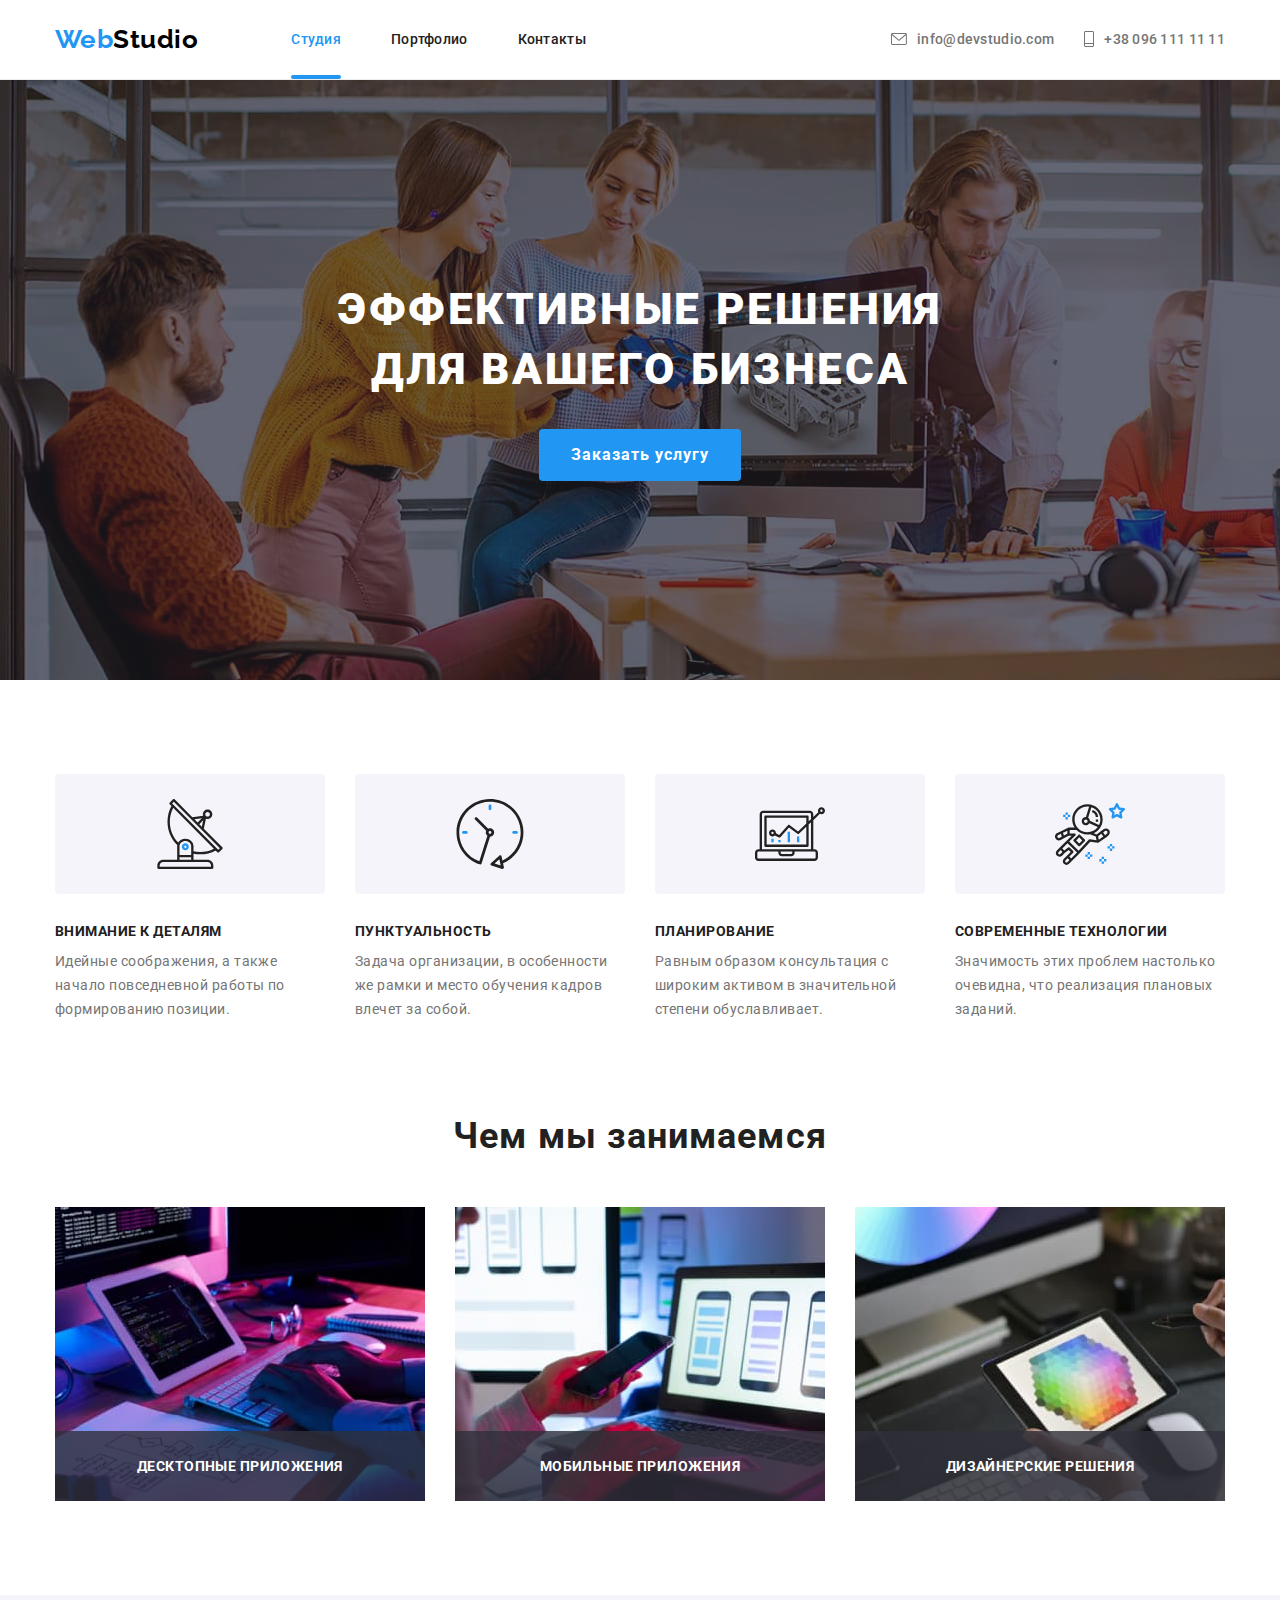
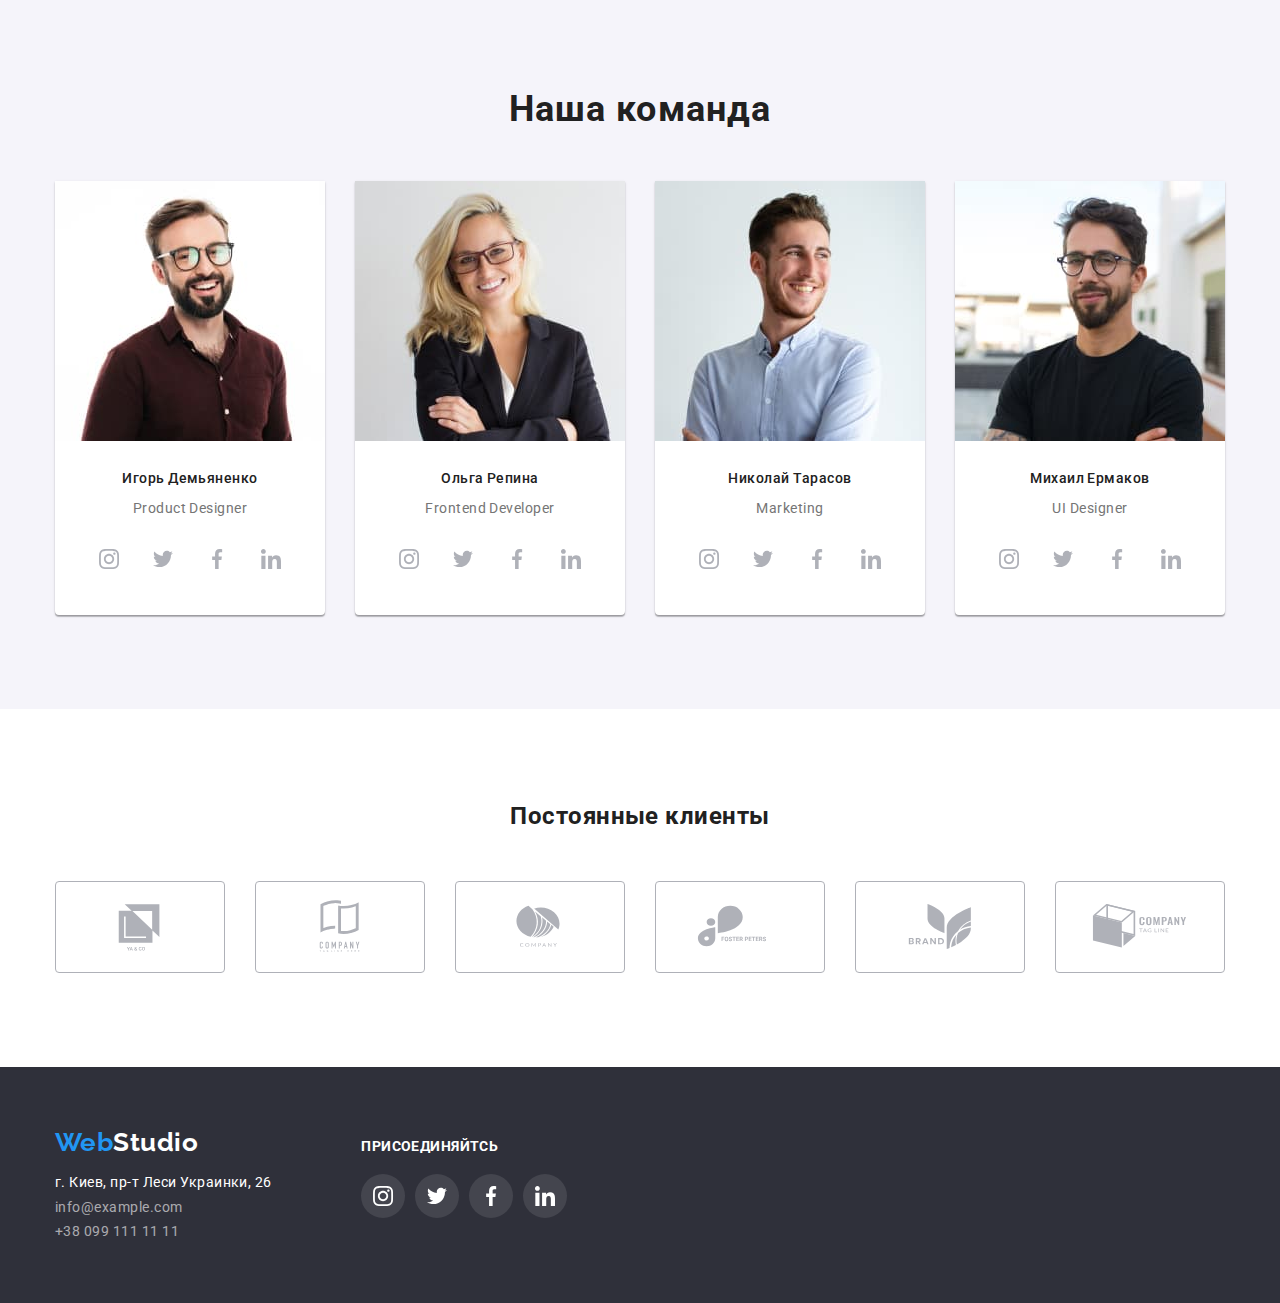
==== index.html @ 9c4aa6b3 "1" ====
<!DOCTYPE html>
<html lang="en">
 <head>
   <meta charset="UTF-8"  />
  <title>Activebox</title>
  <link rel="stylesheet" href="./css/modern-normalize.css">
  <link href="https://fonts.googleapis.com/css2?family=Raleway:wght@700&family=Roboto:wght@400;500;700;900&display=swap" rel="stylesheet">   
  <link rel="stylesheet" href="./css/style.css">
 </head>
 <body>
  <header class="page-header">
    <div class="header-div container-flex">
      <nav class="nav-header">
       <a href="./" class="logo">
         <span class="logo-colorweb">Web</span><span class="logo-studio">Studio</span>
       </a>
       <ul class="site-nav list">
        <li class="li-header"><a href="" class="studio-title-blue current">Студия</a></li>
        <li class="li-header"><a href="portfolio.html" class="link">Портфолио</a></li>
        <li class="li-header"><a href="" class="link">Контакты</a></li>
      </ul>
    </nav>
      <ul class="auth-nav list">
        <li class="auth-li">
            <a href="mailto:info@devstudio.com" class="link-nav">
              <svg class="aria-label" aria-label="мейл" width="16px" height="12px">
                <use href="./images/icons.svg#icon-mail"></use>
              </svg>
             info@devstudio.com
            </a>
        </li>
        <li class="auth-li">
          <a href="tel:+380961111111" class="link-nav">
            <svg class="aria-label" aria-label="tel" width="10px" height="16px">
              <use href="./images/icons.svg#icon-phone"></use>
            </svg>
              +38 096 111 11 11
          </a>
        </li>
      </ul>
      </div>
    </header>
    <main>
      <section class="hero">
        <div class="container container-flex-hero">
        <h1 class="hero-title">ЭФФЕКТИВНЫЕ РЕШЕНИЯ <br>ДЛЯ ВАШЕГО БИЗНЕСА</h1>
        <button class="main-button" type="button" data-modal-open>Заказать услугу</button>
        </div>
      </section>
      <section class="section">
        <div class="feature-box container">
        <ul class="feature-list">
          <li class="feature-li">
            <div class="f-box">
              <svg width="70px" height="70px">
                <use href="./images/icons.svg#antenna"></use>
              </svg>
            </div>
            <h3 class="section-titleh3">ВНИМАНИЕ К ДЕТАЛЯМ </h3>
            <p class="text-main">Идейные соображения, а также начало повседневной работы по формированию позиции.</p>
          </li>
          <li class="feature-li">
            <div class="f-box">
              <svg width="70px" height="70px">
                <use href="./images/icons.svg#icon-clock-1"></use>
              </svg>
            </div>
            <h3 class="section-titleh3">ПУНКТУАЛЬНОСТЬ</h3>
            <p class="text-main">Задача организации, в особенности же рамки и место обучения кадров влечет за собой.</p>
          </li>
          <li class="feature-li">
            <div class="f-box">
              <svg width="70px" height="70px">
                <use href="./images/icons.svg#icon-diagram-1"></use>
              </svg>
            </div>
            <h3 class="section-titleh3">ПЛАНИРОВАНИЕ</h3>
            <p class="text-main">Равным образом консультация с широким активом в значительной степени обуславливает.</p>
          </li>
          <li class="feature-li">
            <div class="f-box">
              <svg width="70px" height="70px">
                <use href="./images/icons.svg#icon-astronaut-1"></use>
              </svg>
            </div>
            <h3 class="section-titleh3">СОВРЕМЕННЫЕ ТЕХНОЛОГИИ</h3>
            <p class="text-main">Значимость этих проблем настолько очевидна, что реализация плановых заданий.</p>
          </li>
        </ul>
      </div>
      </section>
      <section class="section-benefits section ">
        <div class="benefits-box container">
        <h2 class="section-titleh2">Чем мы занимаемся</h2>
        <ul class="content">
          <li class="specialization-list decor">
            <img src="images/imgg.jpg" alt="Чем мы занимаемся" width="370">
            <p class="occupation-info">Десктопные приложения</p>
          </li>
          <li class="specialization-list decor">
            <img src="images/img1.jpg" alt="Чем мы занимаемся" width="370">
            <p class="occupation-info">Мобильные приложения</p>
          </li>
          <li class="specialization-list decor">
            <img src="images/img2.jpg" alt="Чем мы занимаемся" width="370">
            <p class="occupation-info">Дизайнерские решения</p>
          </li>
        </ul>
      </div>
      </section>
      <section class="section team">
        <div class="div-team container">
          <h2 class="section-titleh2">Наша команда</h2>
           <ul class="section-ul-team">
          <li class="our-team-list">
            <img src="images/img3.jpg" alt="Игорь Демьяненко" width="270">
            <div class="team-box">
              <h3 class="section-titleh4">Игорь Демьяненко</h3>
              <p class="text-bot">Product Designer</p>
              <ul class="social list">
                <li>
                    <a href="">
                      <svg class="xbox" aria-label="инста" width="44px" height="44px">
                        <use href="./images/icons.svg#insta"></use>
                      </svg>
                    </a>
                </li>
                  <li>
                    <a href="">
                      <svg class="xbox" aria-label="твиттер" width="44px" height="44px">
                        <use href="./images/icons.svg#twitter"></use>
                      </svg>
                    </a>
                  </li>
                <li>
                  <a href="">
                    <svg class="xbox" aria-label="фб" width="44px" height="44px">
                      <use href="./images/icons.svg#facebook"></use>
                    </svg>
                  </a>
                </li>
                <li>
                  <a href="">
                    <svg class="xbox" aria-label="линк" width="44px" height="44px">
                      <use href="./images/icons.svg#linkedin"></use>
                    </svg>
                  </a>
                </li>
              </ul>
            </div>
          </li>
          <li class="our-team-list">
            <img src="images/img4.jpg" alt="Ольга Репина" width="270">
            <div class="team-box">
              <h3 class="section-titleh4">Ольга Репина</h3>
              <p class="text-bot">Frontend Developer</p>
              <ul class="social list">
                <li>
                    <a href="">
                      <svg class="xbox" aria-label="инста" width="44px" height="44px">
                        <use href="./images/icons.svg#insta"></use>
                      </svg>
                    </a>
                </li>
                <li>
                    <a href="">
                      <svg class="xbox" aria-label="твиттер" width="44px" height="44px">
                        <use href="./images/icons.svg#twitter"></use>
                      </svg>
                    </a>
                </li>
                <li>
                  <a href="">
                    <svg class="xbox" aria-label="фб" width="44px" height="44px">
                      <use href="./images/icons.svg#facebook"></use>
                    </svg>
                  </a>
                </li>
                <li>
                  <a href="">
                    <svg class="xbox" aria-label="линк" width="44px" height="44px">
                      <use href="./images/icons.svg#linkedin"></use>
                    </svg>
                  </a>
                </li>
              </ul>
          </div>
          </li>
          <li class="our-team-list">
           <img src="images/img5.jpg" alt="Николай Тарасов" width="270">
           <div class="team-box">
             <h3 class="section-titleh4">Николай Тарасов</h3>
             <p class="text-bot">Marketing</p>
             <ul class="social list">
              <li>
                  <a href="">
                    <svg class="xbox" aria-label="инста" width="44px" height="44px">
                      <use href="./images/icons.svg#insta"></use>
                    </svg>
                  </a>
              </li>
              <li>
                  <a href="">
                    <svg class="xbox" aria-label="твиттер" width="44px" height="44px">
                      <use href="./images/icons.svg#twitter"></use>
                    </svg>
                  </a>
                </li>
              <li>
                <a href="">
                  <svg class="xbox" aria-label="фб" width="44px" height="44px">
                    <use href="./images/icons.svg#facebook"></use>
                  </svg>
                </a>
              </li>
              <li>
                <a href="">
                  <svg class="xbox" aria-label="линк" width="44px" height="44px">
                    <use href="./images/icons.svg#linkedin"></use>
                  </svg>
                </a>
              </li>
            </ul>
          </div>
          </li>
          <li class="our-team-list">
            <img src="images/img6.jpg" alt="Михаил Ермаков" width="270">
            <div class="team-box">
              <h3 class="section-titleh4">Михаил Ермаков</h3>
              <p class="text-bot">UI Designer</p>
              <ul class="social list">
                <li>
                    <a href="">
                      <svg class="xbox" aria-label="инста" width="44px" height="44px">
                        <use href="./images/icons.svg#insta"></use>
                      </svg>
                    </a>
                </li>
             
                  <li>
                    <a href="">
                      <svg class="xbox" aria-label="твиттер" width="44px" height="44px">
                        <use href="./images/icons.svg#twitter"></use>
                      </svg>
                    </a>
                  </li>
               
                <li>
                  <a href="">
                    <svg class="xbox" aria-label="фб" width="44px" height="44px">
                      <use href="./images/icons.svg#facebook"></use>
                    </svg>
                  </a>
                </li>
                <li>
                  <a href="">
                    <svg class="xbox" aria-label="линк" width="44px" height="44px">
                      <use href="./images/icons.svg#linkedin"></use>
                    </svg>
                  </a>
                </li>
              </ul>
          </div>
          </li>
        </ul>
        </div>
      </section>
      <section class="clients section">
        <h2>Постоянные клиенты</h2>
        <ul class="clients-list list container">
          <li>
            <a href="">
              <svg aria-label="client">
                <use href="./images/icons.svg#icon-client1"></use>
              </svg>
            </a>
          </li>
          <li>
            <a href="">
              <svg  aria-label="client">
                <use href="./images/icons.svg#icon-client2"></use>
              </svg>
            </a>
          </li>
          <li>
            <a href="">
              <svg aria-label="client">
                <use href="./images/icons.svg#icon-client3"></use>
              </svg>
            </a>
          </li>
          <li>
            <a href="">
              <svg aria-label="client">
                <use href="./images/icons.svg#icon-client4"></use>
              </svg>
            </a>
          </li>
          <li>
            <a href="">
              <svg aria-label="client">
                <use href="./images/icons.svg#icon-client5"></use>
              </svg>
            </a>
          </li>
          <li>
            <a href="">
              <svg aria-label="client">
                <use href="./images/icons.svg#icon-client6"></use>
              </svg>
            </a>
          </li>
        </ul>
      </section>
    </main>
    <footer class="footer"> 
      <div class="container footer-flex">
        <div class="foot-info">
          <a href="/index.html" class="logo"><span class="logo-colorwebfooter">Web</span><span class="logo-studiofooter">Studio</span></a>
          <address class="address">
            <p class="address-p">г. Киев, пр-т Леси Украинки, 26</p>
            <ul class="footer-content list">
              <li>
                <a href="mailto:info@example.com" class="text-footer link">info@example.com</a>
              </li>
              <li>
                <a href="tel:+380991111111" class="text-footer link">+38 099 111 11 11</a>
              </li>
            </ul>
          </address>
          </div>
        <div class="footer-socials">
        <h2>Присоединяйтсь</h2>
        <ul>
          <li>
              <a href="">
                <svg aria-label="инста" width="44px" height="44px">
                  <use href="./images/icons.svg#insta"></use>
                </svg>
              </a>
          </li>
          <li>
              <a href="">
                <svg aria-label="твиттер" width="44px" height="44px">
                  <use href="./images/icons.svg#twitter"></use>
                </svg>
              </a>
          </li>
          <li>
            <a href="">
              <svg aria-label="фб" width="44px" height="44px">
                <use href="./images/icons.svg#facebook"></use>
              </svg>
            </a>
          </li>
          <li>
            <a href="">
              <svg aria-label="линк" width="44px" height="44px">
                <use href="./images/icons.svg#linkedin"></use>
              </svg>
            </a>
          </li>
        </ul>
      </div>
      </div>
   </footer>
   <div class="backdrop is-hidden" data-modal>
    <div class="modal">
      <button class="close" data-modal-close>
        <svg class="cross" width="18px" height="18px">
          <use href="./images/icons.svg#cross"></use>
        </svg>
      </button>
    </div>
  </div>
  <script src="./js/modal.js"></script>
  </body>
 </html>
---- css/style.css ----
body {
  background-color: white;
  color: #757575;
  letter-spacing: 0.03em;
  font-family: roboto, sans-serif;
  margin: 0px;
  padding: 0px;
}


h1,
h2,
h3,
h4,
p,
ul {
margin: 0;
padding: 0;
}


.container-flex {
  display: flex;
  justify-content: space-between;
  align-items: center;
}

.container {
  width: 1200px;
  padding: 0 15px 0 15px;
  margin: 0 auto;
}

img
{
  display: block;
}

.list {
  list-style: none;
  display:block
}

.decor {
   list-style-type: none;
}

.link {
  text-decoration: none;
  display: block;
  transition: 250ms cubic-bezier(0.4, 0, 0.2, 1);
}
.link-portfolio  {
text-decoration: none;
display: block;
transition: 250ms cubic-bezier(0.4, 0, 0.2, 1);
}

.link-portfolio:hover {
box-shadow: 0px 1px 1px rgba(0, 0, 0, 0.12),
 0px 4px 4px rgba(0, 0, 0, 0.06),
 1px 4px 6px rgba(0, 0, 0, 0.16);
 transition: 250ms cubic-bezier(0.4, 0, 0.2, 1);
}

.section {
  padding: 94px 0;
}

.text-footer {
 color: rgba(255, 255, 255, 0.6)
}

.page-header {
  border-bottom: 1px solid #ECECEC;
}

.header-div {
      width: 1200px;
      margin: 0 auto;
      padding-left: 15px;
      padding-right: 15px;
}

.nav-header {
display: flex;
align-items: center;
}

.logo {
  line-height: 1.19;
  font-size: 26px;
  text-decoration: none;
  margin-right: 93px;
}


.logo-colorweb {
  font-family: raleway;
  color: #2196f3;
  font-weight: 700;
}

.logo-studio{
  font-family: raleway;
  color: black;
  font-weight: 700;
}

.site-nav {
  display: flex;
  align-items: center;
}

.li-header {
display: flex;
align-items: center ;
}

.li-header:last-child {
  margin-right: 0px;
}

.li-header a {
    display: block;
  padding-top: 32px;
  padding-bottom: 32px;
}

.li-header {

  margin-right: 50px;
}

.site-nav .link {
  color: #212121;
  font-weight: 500;
  font-size: 14px;
  line-height: 1.06;
  letter-spacing: 0.02em;
}


.site-nav .link:hover {
  color: #2196F3;
  transition: 250ms cubic-bezier(0.4, 0, 0.2, 1);
}

.site-nav .link:focus {
  color: #2196F3;
  transition: 250ms cubic-bezier(0.4, 0, 0.2, 1);
}

.auth-li:not(:last-child) {
margin-right: 30px;;
}

.auth-li .svg:hover {
color: #2196F3;
transition: 250ms cubic-bezier(0.4, 0, 0.2, 1);
}

.auth-nav {
display: flex;
align-items: center;
margin-left: auto;
}


.auth-nav li:first-child {
margin-left: 0px;
}

.auth-nav a {
color:  #757575;

font-family: roboto, sans-serif;
font-weight: 500;
font-size: 14px;
line-height: 1.2;
letter-spacing: 0.02em;
display: flex;
align-items: center;
}

.auth-nav svg {
margin-right: 10px;

fill:  #757575;
}

.auth-nav a:hover svg,
.auth-nav a:focus svg {
fill: #2196F3;
transition: 250ms cubic-bezier(0.4, 0, 0.2, 1);
}

.auth-nav a:hover,
.auth-nav a:focus {
color: #2196F3;
transition: 250ms cubic-bezier(0.4, 0, 0.2, 1);
}

.auth-nav .link {
  color: #757575;
  font-weight: 500;
  font-size: 14px;
  line-height: 1.06;
  letter-spacing: 0.02em;
}

.auth-nav .link-nav:hover {
  color: #2196F3;
  transition: 250ms cubic-bezier(0.4, 0, 0.2, 1);
}

.auth-nav .link-nav:active {
  color: #2196F3;
}

.auth-nav .link-nav:focus {
  color: #2196F3;
  transition: 250ms cubic-bezier(0.4, 0, 0.2, 1);
}



.container-flex-hero {
  box-sizing: border-box;
}

.hero {
  padding: 200px 0px;
  background-color:  #2f303A;
  background-image: linear-gradient(
      to right,
      rgba(47, 48, 58, 0.4),
      rgba(47, 48, 58, 0.4)
    ),
    url(../images/img-bg.jpg);
  max-width: 1600px;
  height: 600px;

  text-align: center;
  margin-left: auto;
  margin-right: auto;
}

.hero-title {
  margin-bottom: 30px;
  text-transform: uppercase;
  font-weight: 900;
  color: white;
  font-size: 44px;
  line-height: 1.36;
  letter-spacing: 0.06em;
}

.main-button {
  background: #2196f3;
  color: white;
  cursor: pointer;
  font-weight: 700;
  font-size: 16px;
  line-height: 2;
  text-align: center;
  letter-spacing: 0.06em;
  min-width: 200px;
  border-radius: 4px;
  border: transparent;
  padding: 10px 32px;
}


.main-button:hover {
  background: #188ce8;
  transition: 250ms cubic-bezier(0.4, 0, 0.2, 1);
}

.main-buttom:focus {
 background: #188ce8;
 transition: 250ms cubic-bezier(0.4, 0, 0.2, 1);
}

.container {
  width: 1200px;
  margin: 0 auto;
  padding-left: 15px;
  padding-right: 15px;
}

.content {
  margin-top: 50px;
  display: flex;
}

.section-ul-photo {
  flex-wrap: wrap;
  justify-content: space-between;
}

.f-box{
  display: flex;
  align-items: center;
  justify-content: center;
  width: 270px;
  height: 120px;
  background: #F5F4FA;
  border-radius: 4px;
  margin-bottom: 30px;
}
.feature-list {
  display: flex;
  margin: 0px;
  padding: 0px;
}

.feature-li {
  width: 270px;
  margin-left: 30px;
}

.feature-list > li:first-child {
  margin-left: 0px;
}

.aria-label {
  margin-right: 10px;
}


.link-nav {
    text-decoration: none;
    color: #757575;
    font-family: roboto, sans-serif;
    font-weight: 500;
    font-size: 14px;
    line-height: 1.2;
    letter-spacing: 0.02em;
    display: flex;
    align-items: center;
}

.social {
  display: flex;
  justify-content: center;

}


.team-box svg {
display: flex;
align-items: center;
justify-content: center;

fill: #afb1b8;

transition-property: fill;
}

.team-box a:hover svg,
.team-box a:focus svg {
fill: #ffffff;
transition: 250ms cubic-bezier(0.4, 0, 0.2, 1);
}
.team-box a:hover,
.team-box a:focus {
background-color: #2196f3;
transition: 250ms cubic-bezier(0.4, 0, 0.2, 1);
}

.team-box a {
display: inline-block;
border-radius: 50%;
width: 44px;
height: 44px;

transition-property: #2f303a;
}
.team-box li {
margin-left: 10px;
}

.team-box li:first-child {
margin-left: 0px;
}

.section-benefits {
  padding-bottom: 94px;
  padding-top: 0;
}

.section-titleh2 {
  color: #212121;
  font-weight: bold;
  font-size: 36px;
  line-height: 1.16;
  text-align: center;
  letter-spacing: 0.03em;
}

.content > li:first-child {
  margin-left: 0px;
}


.listofbebefits + .listofbebefits {
  margin-left: 65px;
}

/* -----------------specialization------------------- */
.specialization {
  padding-top: 0;
}
.specialization-list {
  display: flex;
  margin-left: 30px;
   position: relative;
}

.container {
  width: 1200px;
  margin: 0 auto;
  padding-left: 15px;
  padding-right: 15px;
}

.content {
  text-align: center;
  list-style-type: none;
}

.section-titleh3 {
  color: #212121;
  font-weight: 700;
  font-size: 14px;
  line-height: 1.14;
  text-transform: uppercase;
  margin-bottom: 10px;
}


.our-team {
  list-style-type: none;
  display: inline-block;
  flex-wrap: nowrap;
  text-align: center;
}


.our-team-list {
  background: #ffffff;
  box-shadow: 0px 1px 3px rgba(0, 0, 0, 0.12), 0px 1px 1px rgba(0, 0, 0, 0.14),
    0px 2px 1px rgba(0, 0, 0, 0.2);
  border-radius: 0px 0px 4px 4px;
}

.div-team > .section-ul-team > li:first-child {
  margin-left: 0px;
}


.clients-list svg {
  fill: #afb1b8;
  width: 106px;
  height: 60px;
  transition-property: fill;

}

.clients-list li:first-child {
  margin-left: 0px;
}

.clients-list li:hover,
.clients-list li:focus {
  border-color:  #2196f3;
  transition: 250ms cubic-bezier(0.4, 0, 0.2, 1);
}

.clients-list li:hover svg,
.clients-list li:focus svg {
  fill:  #2196f3;
  transition: 250ms cubic-bezier(0.4, 0, 0.2, 1);
}

.team-box {
  padding-top: 30px;
  padding-bottom: 30px;
}

.our-team-list {
 flex-wrap: wrap;
 margin-left: 30px;
}


.clients {
  padding: 94px 0px;
  text-align: center;
}

.clients h2 {
  margin-bottom: 50px;
  color: #212121
}

.clients-list {
  display: flex;
  justify-content: center;
}

.clients-list li {
  width: 170px;
  height: 92px;
  border: 1px solid #afb1b8;
  border-radius: 4px;
  margin-left: 30px;
}

.clients-list a {
  display: flex;
  width: 100%;
  height: 100%;

  align-items: center;
  justify-content: center;
}

.clients-list svg {
  fill: #afb1b8;

  width: 106px;
  height: 60px;
}

.clients-list li:first-child {
  margin-left: 0px;
}


.section-ul-team {
  display: flex;
  margin-top: 50px;
}

.container {
  width: 1200px;
  margin: 0 auto;
  padding-left: 15px;
  padding-right: 15px;
}

.section-titleh4 {
 margin-bottom: 10px;
   color: #212121;
  font-weight: 500;
  font-size: 14px;
  line-height: 1.14;
  text-align: center;
}

.text-main {
  margin-top: 0 px;
  font-size: 14px;
  line-height: 1.71;
}

.text-bot {
margin-bottom: 16px;
  margin-top: 0 px;
  font-size: 14px;
  line-height: 1.71;
  text-align: center;
}
.footer {
  background: #2F303A;
  font-size: 14px;
  line-height: 24px;
  padding-top: 60px;
  padding-bottom: 60px;
}

.footer-content {
  color: #fff = 60%;
}

.footer-socials {
margin-left: 70px;
}

.footer-socials ul {
display: flex;
}

.footer-socials li {
margin-left: 10px;
}

.footer-socials li:first-child {
margin-left: 0px;
}

.footer-socials svg {
width: 44px;
height: 44px;

fill: #ffffff;
}

.footer-socials a {
display: inline-block;
border-radius: 50%;
height: 44px;

background-color: rgba(255, 255, 255, 0.1);
}

.footer-socials a:hover {
background-color:  #2196f3;
transition: 250ms cubic-bezier(0.4, 0, 0.2, 1);
}

.footer-socials h2  {
  color: #ffffff;

  font-weight: 700;
  font-size: 14px;
  line-height: 16px;
  letter-spacing: 0.03em;
  text-transform: uppercase;

  margin-bottom: 20px;
}

.address {
  margin-top: 20px;;
  font-style: normal;
}

.address-p {
  color: white;
  font-size: 14px;
  line-height: 0.58;
}

.footer-content {
  margin-top: 9px;
}

.text-footer:hover {
  color: white;
  font-size: 14px;
  line-height: 0.58;
  transition: 250ms cubic-bezier(0.4, 0, 0.2, 1);
}

.logo-colorwebfooter {
  color:  #2196f3;
}

.footer-flex {
  display: flex;
  align-items: baseline;
}

.logo-studiofooter {
  color: white;
  font-weight: bold;
}

.footer-div {
  margin-left: 215px;
}

.footer {
  background-color: #2f303a;
  padding: 60px 0;
}




.portfolio-title {
 display: inline-block;
 padding: 6px 22px;
 font-weight: 500;
 font-size: 16px;
 line-height: 1.62;
 color: #212121;
 background: #F5F4FA;
 border-radius: 4px;
}

.portfolio-title-vse {   
  display: inline-block; 
  color: #ffff;
  background: #2196F3;
  box-shadow: 0px 3px 1px rgba(0, 0, 0, 0.1), 0px 1px 2px rgba(0, 0, 0, 0.08), 0px 2px 2px rgba(0, 0, 0, 0.12);
  border-radius: 4px;
  padding: 6px 22px;
  line-height: 1.62;
}

.portfolio-menu {
  display: flex;
  justify-content: center;
}

.portfolio-menu li{
  margin-left: 8px;
  display: inline-block;
}

.studio-title-blue {
  text-decoration: none;
  color: #2196F3;
  font-weight: 500;
  font-size: 14px;
  line-height: 1.06;
  letter-spacing: 0.02em;
  transition-property: color;
  transition-duration: 250ms;
  transition-timing-function: #2196F3;
  position: relative;
  padding-top: 32px;
  padding-bottom: 32px;
}


.portfolio-title:hover {
  color: #ffff;
  background: #2196F3;
  box-shadow: 0px 3px 1px rgba(0, 0, 0, 0.1), 0px 1px 2px rgba(0, 0, 0, 0.08), 0px 2px 2px rgba(0, 0, 0, 0.12);
  border-radius: 4px;
  transition: 250ms cubic-bezier(0.4, 0, 0.2, 1);
}

.portfolio-glav {
  margin-bottom: 4px;
  text-align: left;
  font-weight: 700;
  font-size: 18px;
  line-height: 2;
  letter-spacing: 0.06em;
  color: #212121;
}

.portfolio-text {
  text-align: left;
  font-size: 16px;
  line-height: 1.87;
  letter-spacing: 0.03em;
  color: #757575
}

.logo-colorwebfooter {
   font-family: raleway;
   color: #2196f3;
   font-weight: 700;
}

.logo-studiofooter {
  font-family: raleway;
  color: white;
  font-weight: 700;
}

.team {
  background: #F5F4FA;
}

.main-portfolio {
  margin-top: 50px;
  display: flex;
  flex-wrap: wrap;
  margin-left: -30px;
  margin-bottom: -30px;
}

.portfolio-unit {
 flex-basis: calc(100% / 3 - 30px);
 margin-left: 30px;
 margin-bottom: 30px;
}

.portfolio-menu li:first-child {
 margin-left: 0px;
}

.portfolio-unit li :nth-child(3n + 1) {
  margin-left: 0px;
}

.portfolio-unit li :nth-last-child(-n + 3) {
  margin-bottom: 0px;
}

.port {
  border-right: 1px solid #eeeeee;
  border-bottom: 1px solid #eeeeee;
  border-left: 1px solid #eeeeee;
  padding: 20px 24px;
}

.backdrop {
opacity: 1;

transition-property: opacity;
transition-duration: 250ms;
transition-timing-function:  cubic-bezier(0.4, 0, 0.2, 1);
}

.backdrop.is-hidden {
opacity: 0;
pointer-events: none;

transition-property: opacity;
transition-duration: 250ms;
transition-timing-function:  cubic-bezier(0.4, 0, 0.2, 1);
}

.backdrop {
position: fixed;

align-items: center;
justify-content: center;

top: 0;
left: 0;

width: 100%;
height: 100%;

background: rgba(0, 0, 0, 0.2);
}

.modal {
position: absolute;

top: 50%;
left: 50%;
transform: translate(-50%, -50%);

width: 581px;
height: 521px;

background-color: #ffffff;
}

.close {
display: flex;
position: absolute;

align-items: center;
justify-content: center;

top: 8px;
right: 8px;

padding: 0px 0px;
margin: 0px 0px;

width: 30px;
height: 30px;
border-radius: 50%;
border: 1px solid rgba(0, 0, 0, 0.1);
background-color: transparent;
cursor: pointer;
}

.cross {
display: flex;

justify-content: center;
align-items: center;
}

.current{
display: flex;
align-items: center ;
}

.current::after {
display: flex;
position: absolute;
content: "";
width: 100%;
height: 4px;
border-radius: 2px;
bottom: 0;
background-color: #2196f3;
}

.current {
color: #2196f3;
}


.occupation-info {
font-weight: 700;
font-size: 14px;
line-height: 1.2;
text-align: center;
letter-spacing: 0.03em;
text-transform: uppercase;
}

.benefits-box .occupation-info {
position: absolute;
bottom: 0;
color: #ffffff;
background-color: rgba(47, 48, 58, 0.8);
width: 100%;
padding: 27px;
}

.benefits-box > .content {
display: flex;
}

.example-info {
position: absolute;
width: 370px;
height: 294px;
font-size: 18px;
line-height: 1.56;
color:  #ffffff;
background-color: rgba(33, 150, 243, 0.9);
padding: 63px 24px;
transition: transform  250ms cubic-bezier(0.4, 0, 0.2, 1);
}

.link-portfolio:hover .example-info,
.link-portfolio:focus .example-info {
transform: translateY(-100%);
transition: 250ms cubic-bezier(0.4, 0, 0.2, 1);
}
.port-wrapper {
position: relative;
overflow: hidden;
}
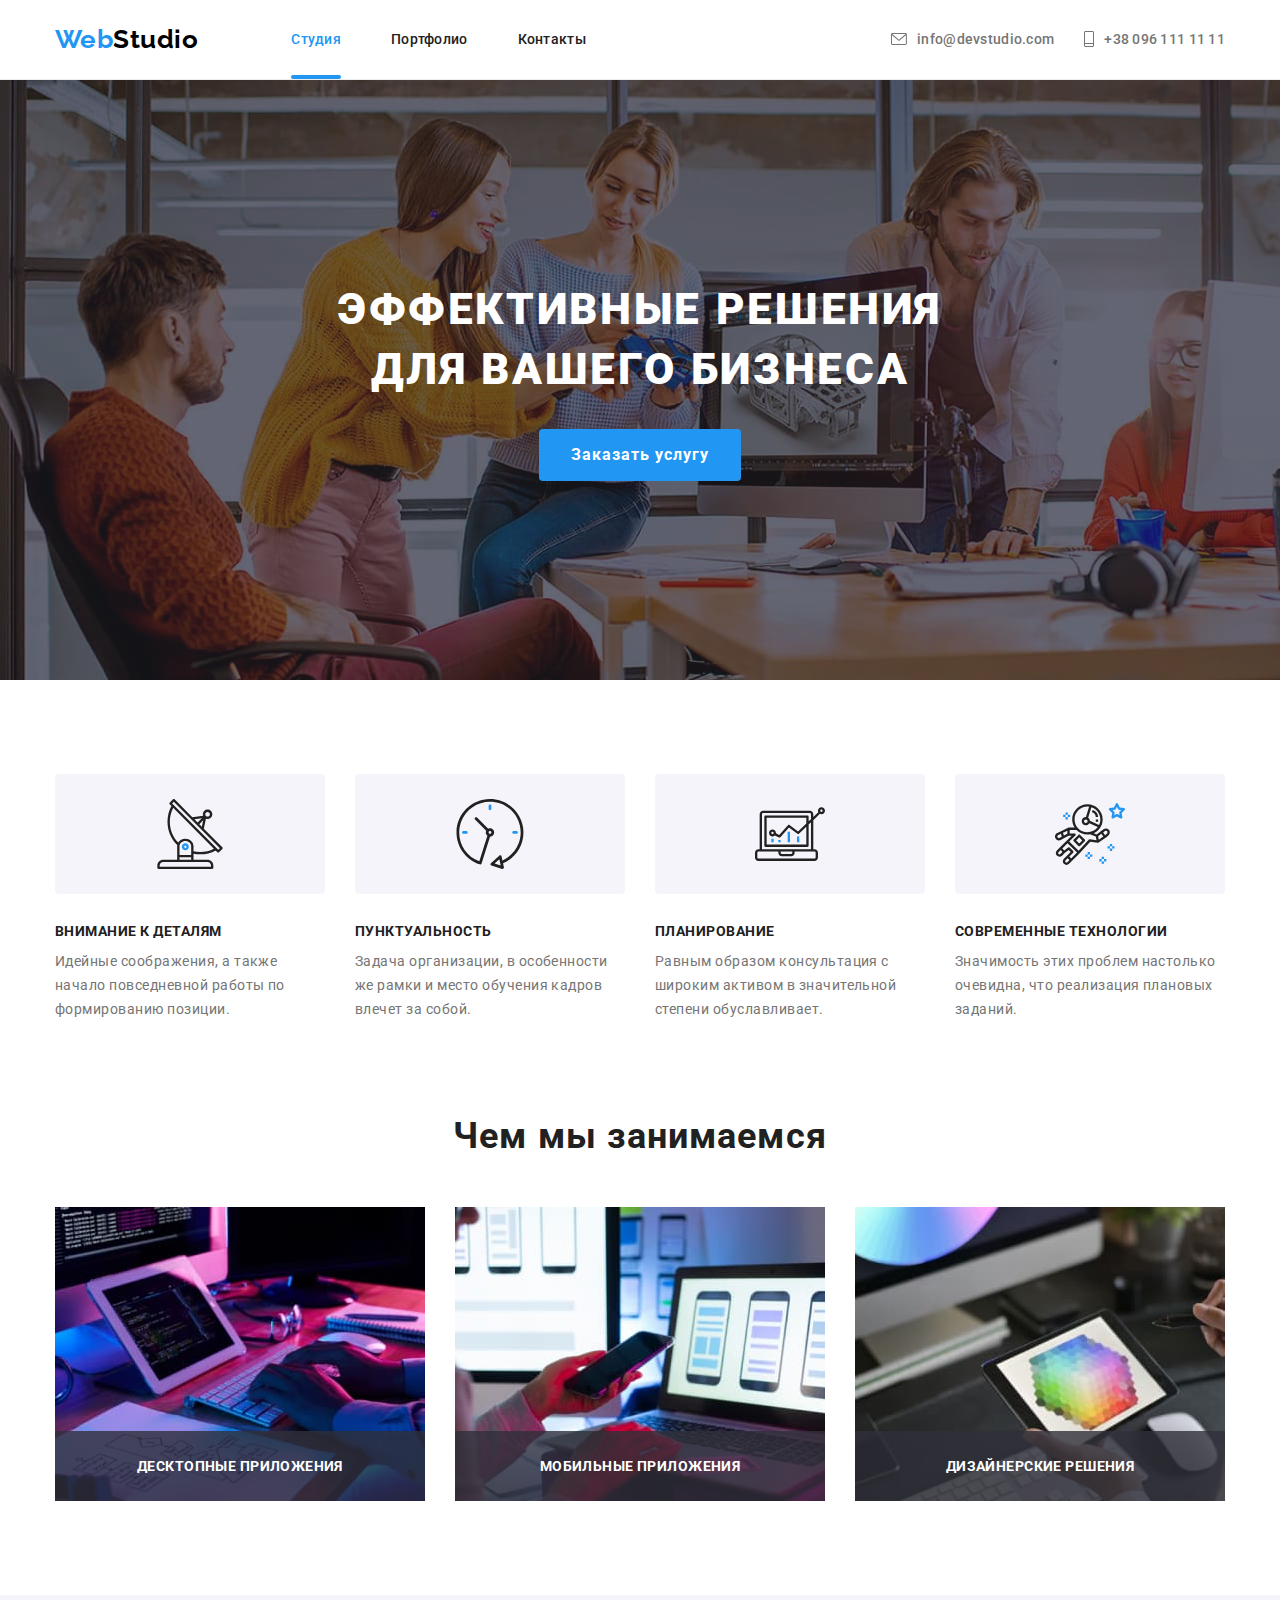
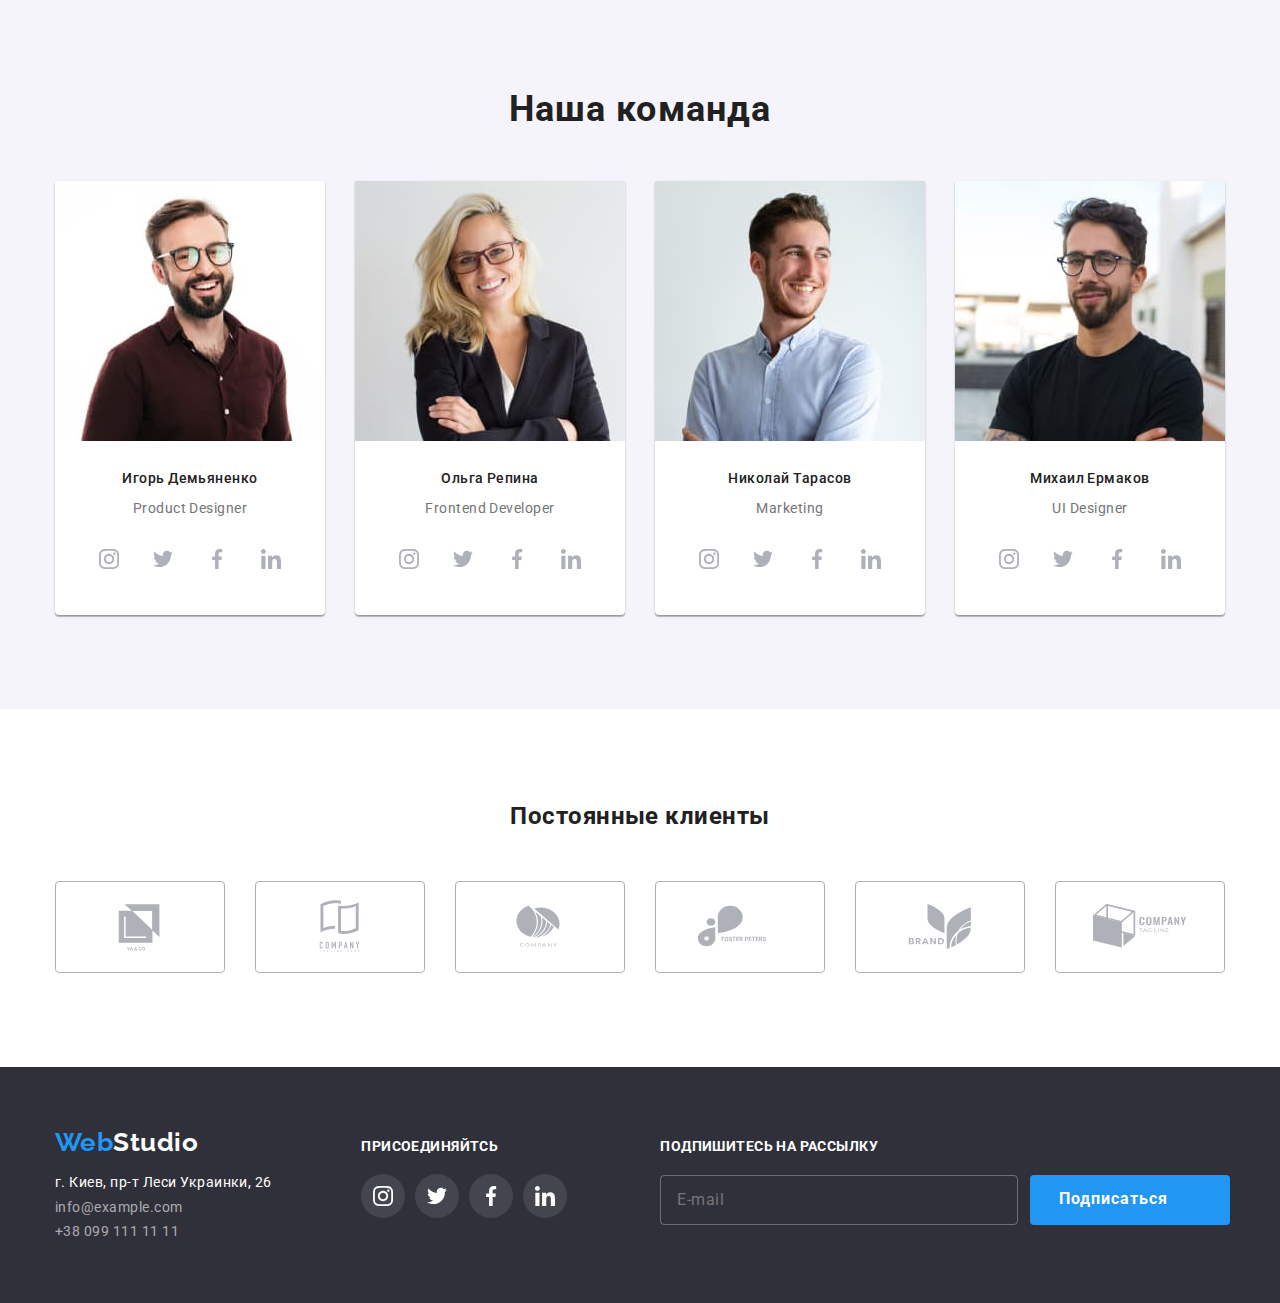
==== commit 848bbc16: "1" ====
--- a/index.html
+++ b/index.html
@@ -362,6 +362,22 @@
           </li>
         </ul>
       </div>
+      <div class="type-email">
+        <p>Подпишитесь на рассылку</p>
+        <form>
+          <input
+            type="email"
+            name="email"
+            placeholder="E-mail"
+          />
+          <button type="submit">
+            Подписаться
+            <svg aria-label="send" width="24px" height="24px">
+              <use href="./images/icons.svg#send"></use>
+            </svg>
+          </button>
+        </form>
+      </div>
       </div>
    </footer>
    <div class="backdrop is-hidden" data-modal>
@@ -371,6 +387,82 @@
           <use href="./images/icons.svg#cross"></use>
         </svg>
       </button>
+      <form class="form">
+        <h2>Оставьте свои данные, мы вам перезвоним</h2>
+        <div
+          class="form-box"
+          role="group"
+        >
+          <div class="form-field">
+            <label for="name">Имя</label>
+
+            <input
+              class="input-field"
+              type="text"
+              name="username"
+              id="name"
+            />
+            <span class="modal-icon">
+              <svg class="modal-icon-svg" width="18px" height="18px">
+                <use href="./images/iconsvg.svg#black-person"></use>
+              </svg>
+            </span>
+          </div>
+
+          <div class="form-field">
+            <label for="phone">Телефон</label>
+
+            <input class="input-field" type="tel" name="phone" id="phone" />
+            <span class="modal-icon">
+              <svg class="modal-icon-svg" width="18px" height="18px">
+                <use href="./images/iconsvg.svg#black-phone"></use>
+              </svg>
+            </span>
+          </div>
+
+          <div class="form-field">
+            <label for="email">Почта</label>
+
+            <input class="input-field" type="email" name="email" id="email" />
+            <span class="modal-icon">
+              <svg class="modal-icon-svg" width="18px" height="18px">
+                <use href="./images/iconsvg.svg#black-email"></use>
+              </svg>
+            </span>
+          </div>
+
+          <div class="form-field">
+            <label for="comment">Комментарий</label>
+            <textarea
+              class="input-field"
+              name="feedback"
+              rows="3"
+              placeholder="Введите текст"
+              id="comment"
+            ></textarea>
+          </div>
+
+          <div class="checkbox-box">
+            <label class="label" for="checkbox">
+              <input class="hidden-checkbox" type="checkbox" id="checkbox" />
+              <span class="checkbox-icon">
+                <svg width="16px" height="15px">
+                  <use href="./images/iconsvg.svg#icon-check"></use>
+                </svg>
+              </span>
+            
+            <p>
+              Соглашаюсь с рассылкой и принимаю&nbsp;
+              <a href="">Условия договора</a>
+            </p>
+          </label>
+          </div>
+
+          <div class="button-submit">
+            <button type="submit">Отправить</button>
+          </div>
+        </div>
+      </form>
     </div>
   </div>
   <script src="./js/modal.js"></script>
--- a/css/style.css
+++ b/css/style.css
@@ -374,8 +374,6 @@
 border-radius: 50%;
 width: 44px;
 height: 44px;
-
-transition-property: #2f303a;
 }
 .team-box li {
 margin-left: 10px;
@@ -581,10 +579,6 @@
   padding-bottom: 60px;
 }
 
-.footer-content {
-  color: #fff = 60%;
-}
-
 .footer-socials {
 margin-left: 70px;
 }
@@ -616,7 +610,8 @@
 background-color: rgba(255, 255, 255, 0.1);
 }
 
-.footer-socials a:hover {
+.footer-socials a:hover,
+.footer-socials a:focus {
 background-color:  #2196f3;
 transition: 250ms cubic-bezier(0.4, 0, 0.2, 1);
 }
@@ -836,16 +831,23 @@
 }
 
 .modal {
-position: absolute;
-
-top: 50%;
-left: 50%;
-transform: translate(-50%, -50%);
-
-width: 581px;
-height: 521px;
-
-background-color: #ffffff;
+  position: absolute;
+
+  display: flex;
+
+  justify-content: center;
+  align-items: center;
+
+  top: 50%;
+  left: 50%;
+  transform: translate(-50%, -50%);
+
+  width: 528px;
+  height: 581px;
+
+  padding: 40px 40px;
+
+  background-color: #ffffff;
 }
 
 .close {
@@ -874,6 +876,10 @@
 
 justify-content: center;
 align-items: center;
+}
+
+.close:hover .cross {
+  fill:  #2196f3;
 }
 
 .current{
@@ -939,4 +945,323 @@
 .port-wrapper {
 position: relative;
 overflow: hidden;
+}
+
+.form h2 {
+  font-weight: 700;
+  font-size: 20px;
+  line-height: 1.2;
+  text-align: center;
+  letter-spacing: 0.03em;
+
+  margin-bottom: 12px;
+}
+
+.form-box {
+  display: flex;
+  flex-direction: column;
+}
+
+.form-field {
+  display: flex;
+  flex-direction: column;
+
+  position: relative;
+
+  margin-bottom: 10px;
+}
+
+.form-field:nth-child(4) {
+  margin-bottom: 20px;
+}
+
+.form-field label {
+  display: block;
+  position: relative;
+
+  color:  #757575;
+
+  font-weight: 400;
+  font-size: 12px;
+  line-height: 1.2;
+  letter-spacing: 0.01em;
+
+  margin-bottom: 4px;
+}
+
+.form-field input {
+  padding-left: 42px;
+  padding-top: 0;
+  padding-right: 0;
+  padding-bottom: 0;
+
+  width: 448px;
+  height: 40px;
+
+  border: 1px solid rgba(33, 33, 33, 0.2);
+  border-radius: 4px;
+
+  transition-property: border;
+  transition-duration: 250ms;
+  transition-timing-function:  cubic-bezier(0.4, 0, 0.2, 1);
+}
+
+.modal-icon svg {
+  transition-property: fill;
+  transition-duration: 250ms;
+  transition-timing-function:  cubic-bezier(0.4, 0, 0.2, 1);
+}
+
+.form-field:hover input {
+  border: 1px solid  #2196f3;
+}
+
+.form-field:hover .modal-icon svg {
+  fill:  #2196f3;
+}
+
+.form-field input:focus-visible {
+  outline: none;
+  border: 1px solid  #2196f3;
+}
+
+.form-field input:focus-visible + .modal-icon svg {
+  fill:  #2196f3;
+}
+
+.modal-icon {
+  display: inline-block;
+
+  position: absolute;
+
+  width: 18px;
+  height: 18px;
+
+  left: 12px;
+  bottom: 11px;
+}
+
+.form-field textarea {
+  border: 1px solid rgba(33, 33, 33, 0.2);
+  border-radius: 4px;
+
+  width: 448px;
+  height: 120px;
+
+  padding: 12px 16px;
+
+  resize: none;
+}
+
+.form-field textarea::placeholder {
+  font-family: inherit;
+  font-weight: 400;
+  font-size: 14px;
+  line-height: 1.2;
+  letter-spacing: 0.01em;
+
+  color: rgba(117, 117, 117, 0.5);
+}
+
+.form-field textarea:hover {
+  border: 1px solid  #2196f3;
+}
+
+.form-field textarea:focus-visible {
+  outline: none;
+  border: 1px solid  #2196f3;
+}
+
+.checkbox-box {
+  display: flex;
+
+  position: relative;
+
+  align-items: center;
+  justify-content: center;
+
+  margin-bottom: 30px;
+}
+
+.label {
+  display: flex;
+
+  justify-content: center;
+  align-items: center;
+}
+
+.checkbox-box label > p {
+  display: flex;
+
+  justify-content: center;
+  align-items: center;
+
+  font-weight: 400;
+  font-size: 14px;
+  line-height: 1.8;
+  letter-spacing: 0.03em;
+
+  color:  #757575;
+}
+
+.checkbox-box label > p > a {
+  font-weight: 400;
+  font-size: 14px;
+  line-height: 1.8;
+  letter-spacing: 0.03em;
+
+  text-decoration: underline;
+  color: #2196f3;
+}
+
+.hidden-checkbox {
+  -webkit-appearance: none;
+  -moz-appearance: none;
+  appearance: none;
+}
+
+.checkbox-icon {
+  display: flex;
+
+  align-items: center;
+  justify-content: center;
+
+  width: 16px;
+  height: 15px;
+
+  border: 2px solid  #212121;
+  border-radius: 2px;
+
+  margin-right: 9px;
+}
+
+.checkbox-icon svg {
+  fill: white;
+}
+
+.hidden-checkbox:checked + .checkbox-icon {
+  border: transparent;
+  background-color: #2196f3;
+}
+
+.button-submit {
+  display: flex;
+
+  justify-content: center;
+  align-items: center;
+}
+
+.form-box > .button-submit > button {
+  width: 200px;
+  height: 50px;
+
+  padding: 0px 0px;
+  border-radius: 4px;
+
+  border-color: transparent;
+
+  background-color: #188ce8;
+
+  font-weight: 700;
+  font-size: 16px;
+  line-height: 1.8;
+  letter-spacing: 0.06em;
+  color:  #ffffff;
+
+  text-align: center;
+
+  box-shadow: 0px 4px 4px rgba(0, 0, 0, 0.15);
+
+  cursor: pointer;
+}
+
+.type-email {
+  width: 570px;
+
+  margin-left: 93px;
+}
+
+.type-email form {
+  display: flex;
+}
+
+.type-email p {
+  display: inline-block;
+
+  font-weight: 700;
+  font-size: 14px;
+  line-height: 1.2;
+  letter-spacing: 0.03em;
+  text-transform: uppercase;
+
+  color: #ffffff;
+
+  margin-bottom: 20px;
+}
+
+.type-email input {
+  background-color: transparent;
+  border: 1px solid rgba(255, 255, 255, 0.3);
+  border-radius: 4px;
+
+  width: 358px;
+  height: 50px;
+
+  padding: 15px 16px;
+
+  color: rgba(255, 255, 255, 0.6);
+}
+
+.type-email input:focus-visible {
+  outline: none;
+}
+
+.type-email input::placeholder {
+  font-family: inherit;
+  font-weight: 400;
+  font-size: 16px;
+  line-height: 1.2;
+  letter-spacing: 0.03em;
+}
+
+.type-email input {
+  color: rgba(255, 255, 255, 0.6);
+}
+
+.type-email svg {
+  width: 24px;
+  height: 24px;
+
+  fill: #ffffff;
+
+  margin-left: 10px;
+}
+
+.type-email button {
+  display: flex;
+
+  align-items: center;
+  justify-content: center;
+
+  width: 200px;
+  height: 50px;
+
+  background-color: #2196f3;
+
+  padding: 0px 0px;
+  margin-left: 12px;
+
+  border-radius: 4px;
+  border-color: transparent;
+
+  font-family: Roboto;
+  font-weight: 700;
+  font-size: 16px;
+  line-height: 1.8;
+  text-align: center;
+  letter-spacing: 0.06em;
+
+  color: #ffffff;
+
+  cursor: pointer;
 }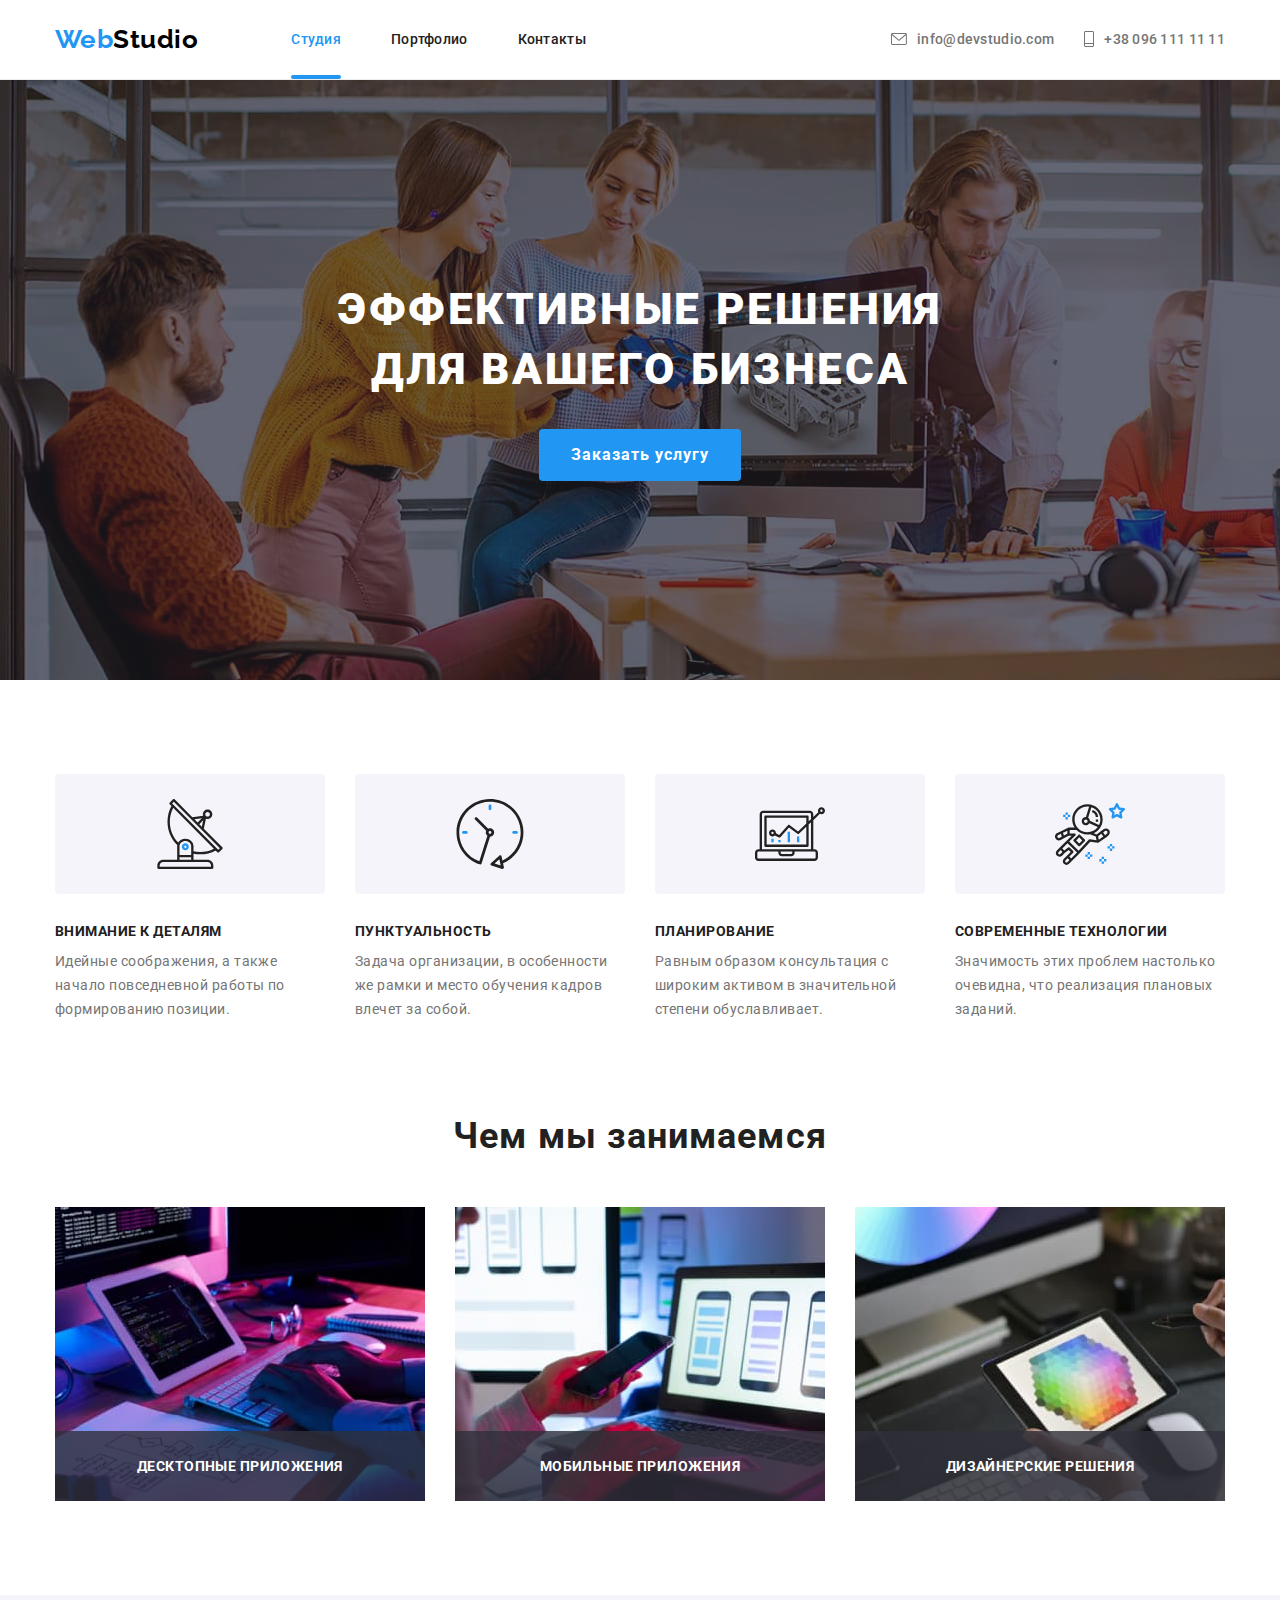
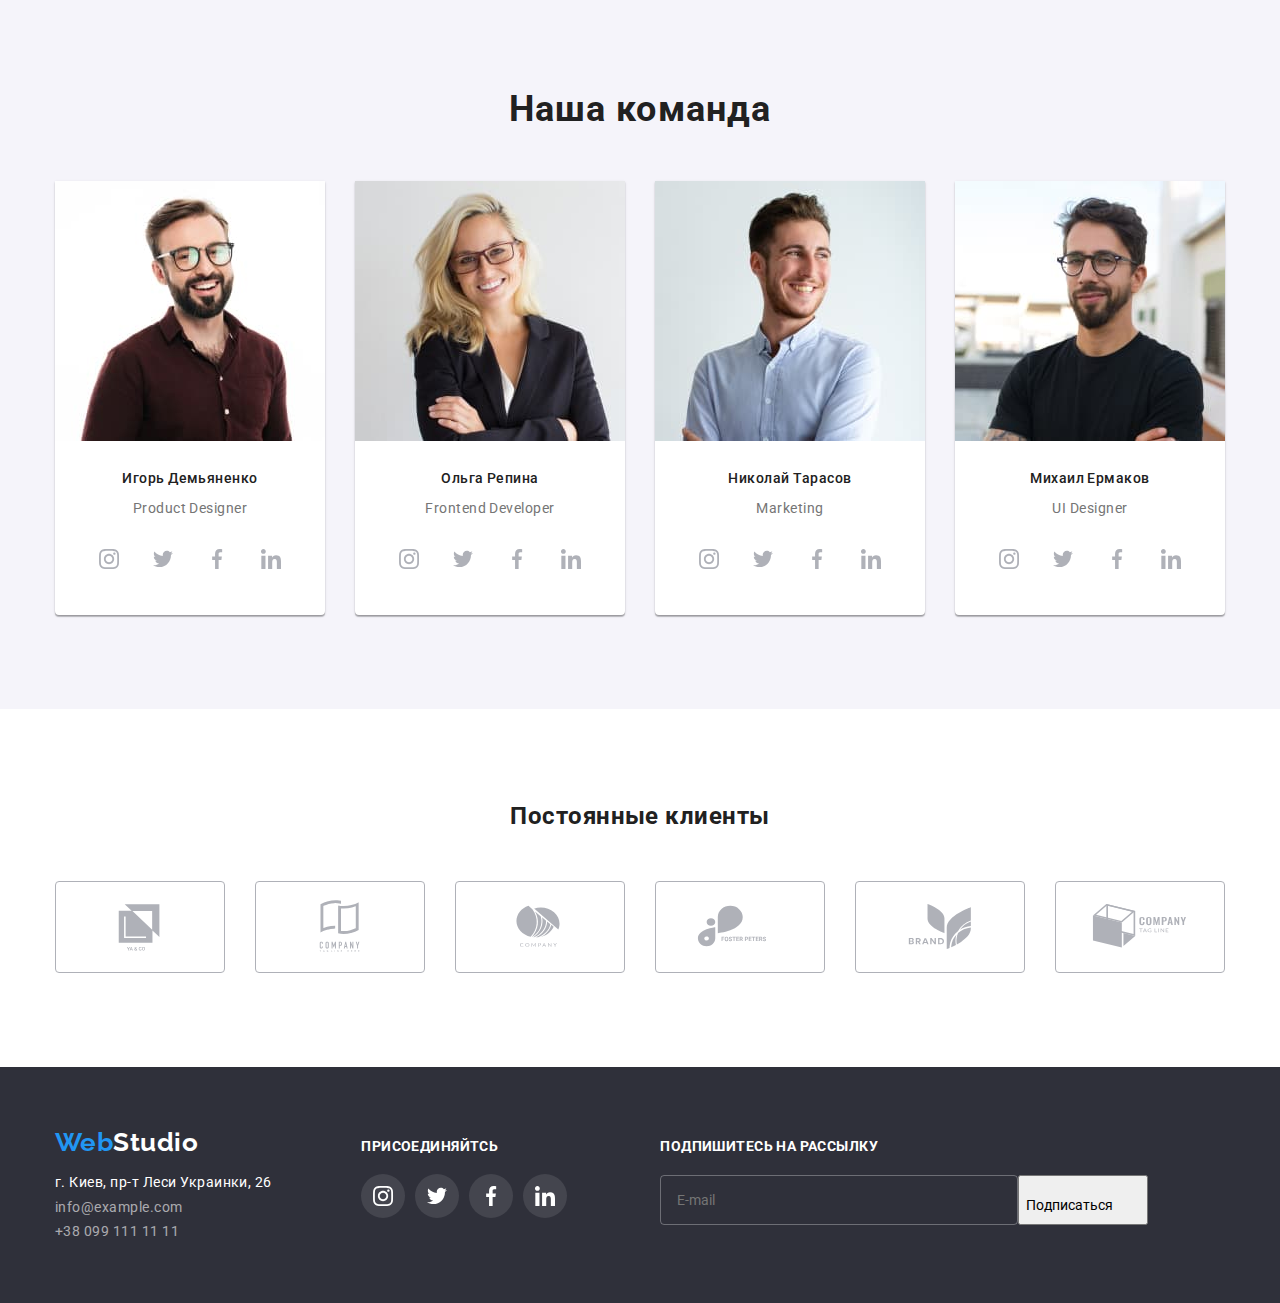
==== commit 35fe4ebd: "666" ====
--- a/index.html
+++ b/index.html
@@ -401,6 +401,7 @@
               type="text"
               name="username"
               id="name"
+              placeholder=" "
             />
             <span class="modal-icon">
               <svg class="modal-icon-svg" width="18px" height="18px">
@@ -412,7 +413,7 @@
           <div class="form-field">
             <label for="phone">Телефон</label>
 
-            <input class="input-field" type="tel" name="phone" id="phone" />
+            <input class="input-field" type="tel" name="phone" id="phone" placeholder=" "/>
             <span class="modal-icon">
               <svg class="modal-icon-svg" width="18px" height="18px">
                 <use href="./images/iconsvg.svg#black-phone"></use>
@@ -423,7 +424,7 @@
           <div class="form-field">
             <label for="email">Почта</label>
 
-            <input class="input-field" type="email" name="email" id="email" />
+            <input class="input-field" type="email" name="email" id="email" placeholder=" "/>
             <span class="modal-icon">
               <svg class="modal-icon-svg" width="18px" height="18px">
                 <use href="./images/iconsvg.svg#black-email"></use>
--- a/css/style.css
+++ b/css/style.css
@@ -975,6 +975,13 @@
   margin-bottom: 20px;
 }
 
+.input-field:not(:placeholder-shown) {
+  border-color: #2196f3;
+}
+.input-field:not(:placeholder-shown)+.modal-icon .modal-icon-svg{
+  fill: #2196f3;
+}
+
 .form-field label {
   display: block;
   position: relative;
@@ -1029,7 +1036,7 @@
   fill:  #2196f3;
 }
 
-.modal-icon {
+.modal-icon svg {
   display: inline-block;
 
   position: absolute;
@@ -1218,50 +1225,4 @@
 
 .type-email input::placeholder {
   font-family: inherit;
-  font-weight: 400;
-  font-size: 16px;
-  line-height: 1.2;
-  letter-spacing: 0.03em;
-}
-
-.type-email input {
-  color: rgba(255, 255, 255, 0.6);
-}
-
-.type-email svg {
-  width: 24px;
-  height: 24px;
-
-  fill: #ffffff;
-
-  margin-left: 10px;
-}
-
-.type-email button {
-  display: flex;
-
-  align-items: center;
-  justify-content: center;
-
-  width: 200px;
-  height: 50px;
-
-  background-color: #2196f3;
-
-  padding: 0px 0px;
-  margin-left: 12px;
-
-  border-radius: 4px;
-  border-color: transparent;
-
-  font-family: Roboto;
-  font-weight: 700;
-  font-size: 16px;
-  line-height: 1.8;
-  text-align: center;
-  letter-spacing: 0.06em;
-
-  color: #ffffff;
-
-  cursor: pointer;
 }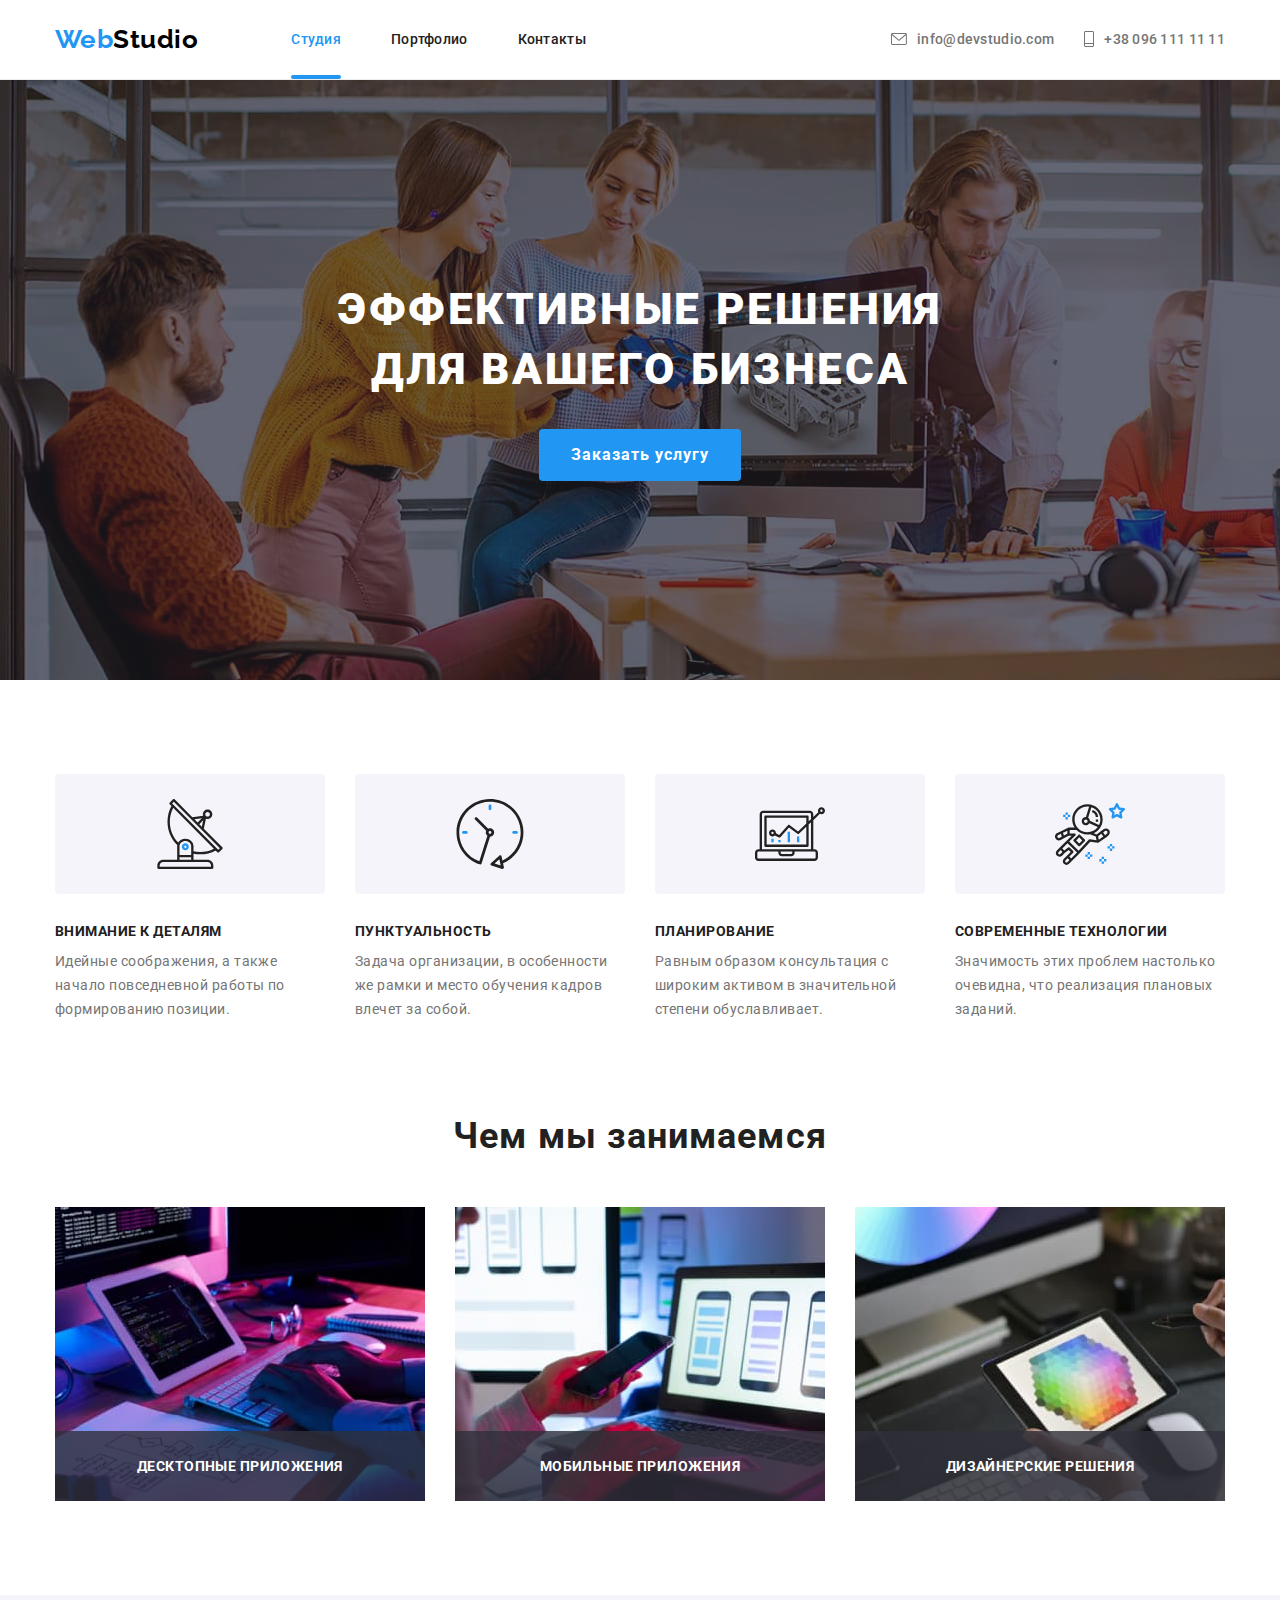
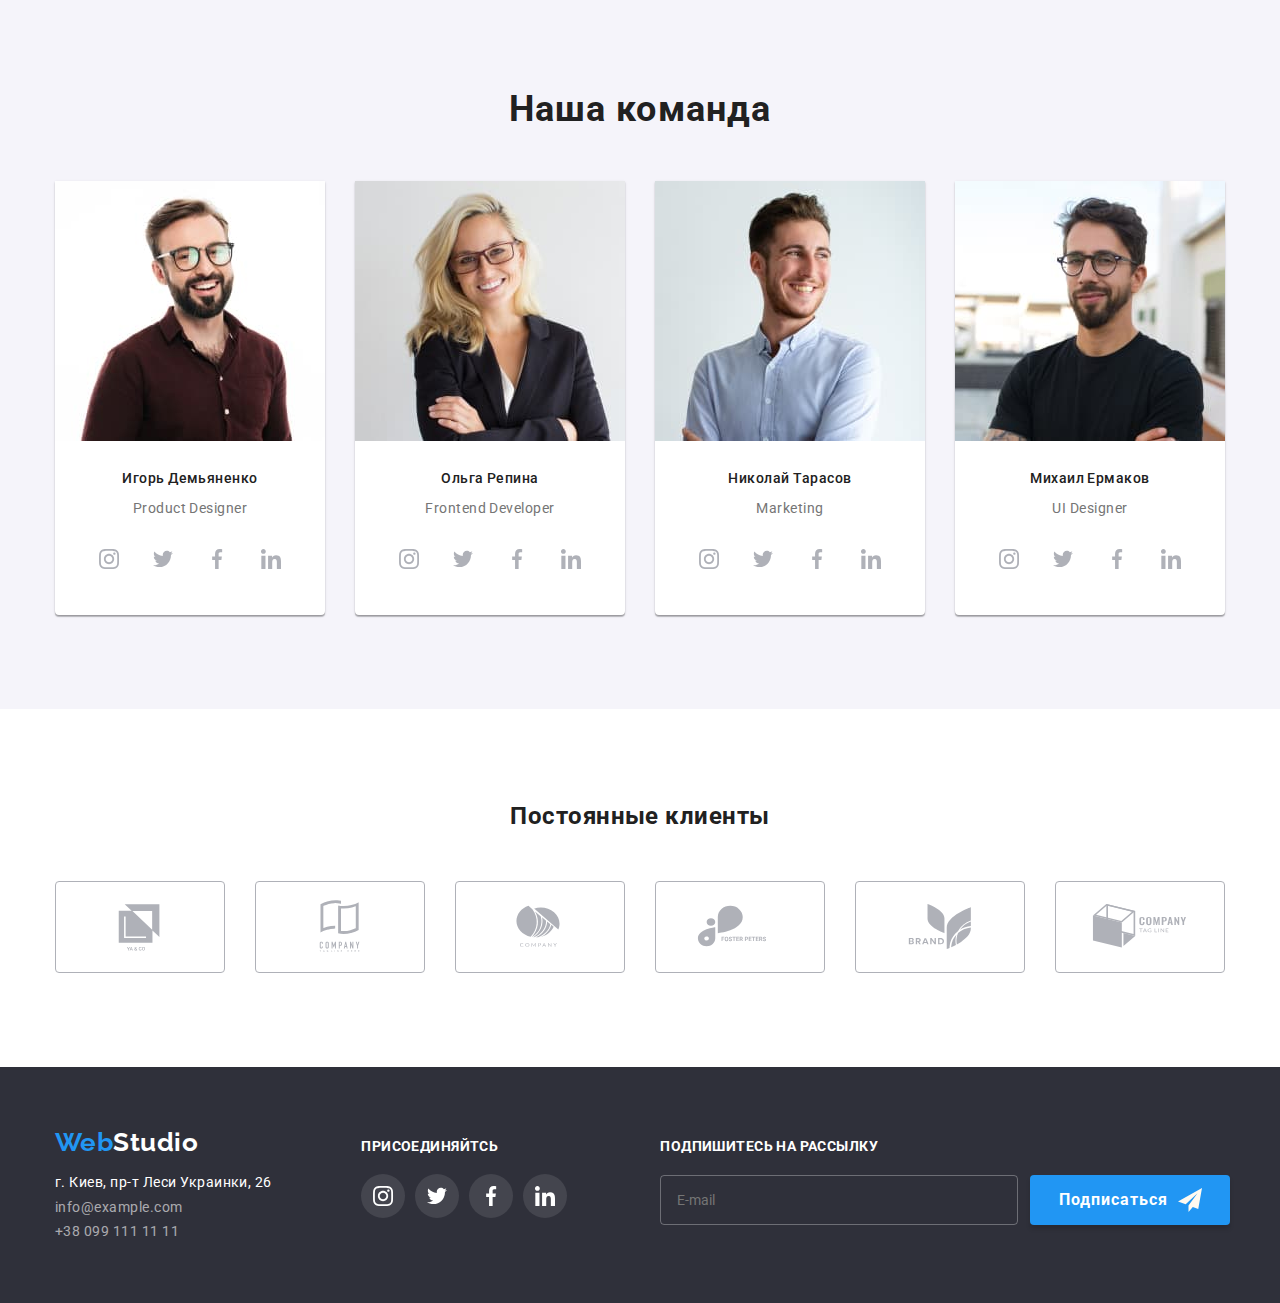
==== commit a2929813: "1" ====
--- a/index.html
+++ b/index.html
@@ -370,10 +370,10 @@
             name="email"
             placeholder="E-mail"
           />
-          <button type="submit">
+          <button type="submit" class="footer-button" >
             Подписаться
-            <svg aria-label="send" width="24px" height="24px">
-              <use href="./images/icons.svg#send"></use>
+            <svg aria-label="send" class="footer-button-icon" width="24px" height="24px">
+              <use href="./images/iconsvg.svg#send"></use>
             </svg>
           </button>
         </form>
@@ -403,33 +403,33 @@
               id="name"
               placeholder=" "
             />
-            <span class="modal-icon">
+
               <svg class="modal-icon-svg" width="18px" height="18px">
                 <use href="./images/iconsvg.svg#black-person"></use>
               </svg>
-            </span>
+
           </div>
 
           <div class="form-field">
             <label for="phone">Телефон</label>
 
             <input class="input-field" type="tel" name="phone" id="phone" placeholder=" "/>
-            <span class="modal-icon">
+
               <svg class="modal-icon-svg" width="18px" height="18px">
                 <use href="./images/iconsvg.svg#black-phone"></use>
               </svg>
-            </span>
+
           </div>
 
           <div class="form-field">
             <label for="email">Почта</label>
 
             <input class="input-field" type="email" name="email" id="email" placeholder=" "/>
-            <span class="modal-icon">
+
               <svg class="modal-icon-svg" width="18px" height="18px">
                 <use href="./images/iconsvg.svg#black-email"></use>
               </svg>
-            </span>
+
           </div>
 
           <div class="form-field">
--- a/css/style.css
+++ b/css/style.css
@@ -978,7 +978,7 @@
 .input-field:not(:placeholder-shown) {
   border-color: #2196f3;
 }
-.input-field:not(:placeholder-shown)+.modal-icon .modal-icon-svg{
+.input-field:not(:placeholder-shown)+.modal-icon-svg{
   fill: #2196f3;
 }
 
@@ -1013,7 +1013,7 @@
   transition-timing-function:  cubic-bezier(0.4, 0, 0.2, 1);
 }
 
-.modal-icon svg {
+.modal-icon-svg {
   transition-property: fill;
   transition-duration: 250ms;
   transition-timing-function:  cubic-bezier(0.4, 0, 0.2, 1);
@@ -1023,7 +1023,7 @@
   border: 1px solid  #2196f3;
 }
 
-.form-field:hover .modal-icon svg {
+.form-field:hover .modal-icon-svg {
   fill:  #2196f3;
 }
 
@@ -1032,11 +1032,11 @@
   border: 1px solid  #2196f3;
 }
 
-.form-field input:focus-visible + .modal-icon svg {
+.form-field input:focus-visible + .modal-icon-svg {
   fill:  #2196f3;
 }
 
-.modal-icon svg {
+.modal-icon-svg {
   display: inline-block;
 
   position: absolute;
@@ -1157,7 +1157,32 @@
   justify-content: center;
   align-items: center;
 }
-
+.footer-button {
+width: 200px;
+padding-top: 10px;
+padding-bottom: 10px;
+margin-left: 12px;
+background-color: #2196f3;
+ display: flex;
+    justify-content: center;
+    align-items: center;
+    cursor: pointer;
+    border: none;
+    border-radius: 4px;
+    box-shadow: 0px 4px 4px rgb(0 0 0 / 15%);
+    font-weight: 700;
+    font-size: 16px;
+    line-height: 1.87;
+    text-align: center;
+    letter-spacing: 0.06em;
+    color: #ffffff;
+    transition-duration: 250ms;
+    transition-timing-function:  cubic-bezier(0.4, 0, 0.2, 1);
+}
+.footer-button-icon{
+margin-left: 10px;
+fill:floralwhite;
+}
 .form-box > .button-submit > button {
   width: 200px;
   height: 50px;
